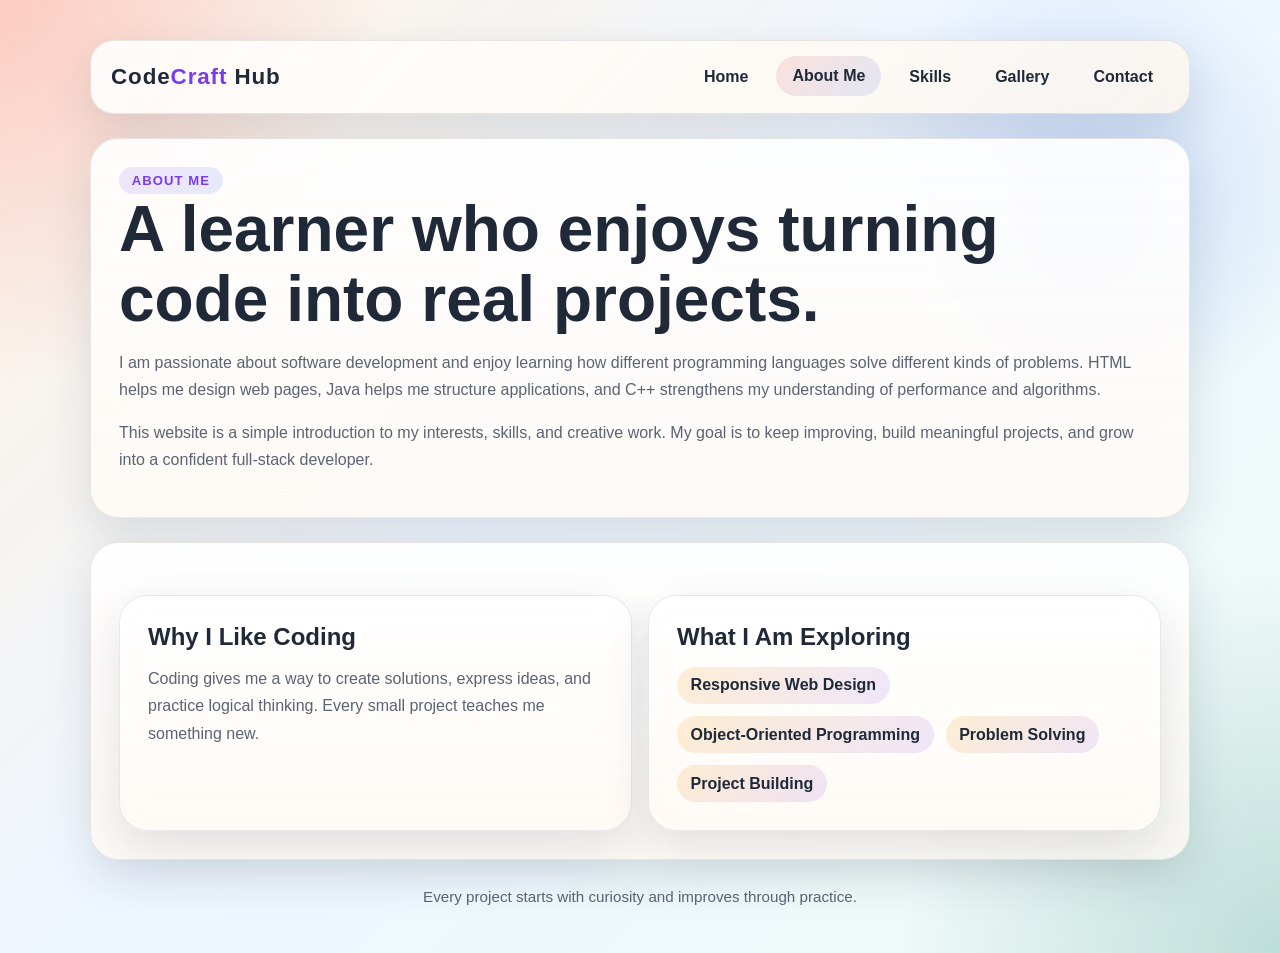
==== about.html @ 211fd10a "Add five-page portfolio website" ====
<!DOCTYPE html>
<html lang="en">
<head>
  <meta charset="UTF-8">
  <meta name="viewport" content="width=device-width, initial-scale=1.0">
  <title>CodeCraft Hub | About Me</title>
  <link rel="stylesheet" href="styles.css">
</head>
<body>
  <div class="page-shell">
    <header class="site-header">
      <div class="brand">Code<span>Craft</span> Hub</div>
      <nav class="nav-links">
        <a href="index.html">Home</a>
        <a class="active" href="about.html">About Me</a>
        <a href="skills.html">Skills</a>
        <a href="gallery.html">Gallery</a>
        <a href="contact.html">Contact</a>
      </nav>
    </header>

    <section class="panel">
      <div class="eyebrow">About Me</div>
      <h1>A learner who enjoys turning code into real projects.</h1>
      <p>
        I am passionate about software development and enjoy learning how different
        programming languages solve different kinds of problems. HTML helps me design
        web pages, Java helps me structure applications, and C++ strengthens my
        understanding of performance and algorithms.
      </p>
      <p>
        This website is a simple introduction to my interests, skills, and creative
        work. My goal is to keep improving, build meaningful projects, and grow into
        a confident full-stack developer.
      </p>
    </section>

    <section class="panel panel-grid">
      <article class="panel">
        <h2>Why I Like Coding</h2>
        <p>
          Coding gives me a way to create solutions, express ideas, and practice
          logical thinking. Every small project teaches me something new.
        </p>
      </article>
      <article class="panel">
        <h2>What I Am Exploring</h2>
        <div class="tag-list">
          <span class="tag">Responsive Web Design</span>
          <span class="tag">Object-Oriented Programming</span>
          <span class="tag">Problem Solving</span>
          <span class="tag">Project Building</span>
        </div>
      </article>
    </section>

    <footer class="footer">
      Every project starts with curiosity and improves through practice.
    </footer>
  </div>
</body>
</html>
---- styles.css ----
:root {
  --bg: #f4efe6;
  --surface: rgba(255, 252, 247, 0.9);
  --surface-strong: #fffdf9;
  --text: #1f2937;
  --muted: #5b6472;
  --accent: #ef4444;
  --accent-2: #0f766e;
  --accent-3: #2563eb;
  --accent-4: #f59e0b;
  --accent-5: #7c3aed;
  --border: rgba(31, 41, 55, 0.1);
  --shadow: 0 18px 45px rgba(31, 41, 55, 0.12);
}

* {
  box-sizing: border-box;
}

body {
  margin: 0;
  font-family: "Trebuchet MS", "Segoe UI", sans-serif;
  color: var(--text);
  background:
    radial-gradient(circle at top left, rgba(239, 68, 68, 0.22), transparent 24%),
    radial-gradient(circle at 85% 20%, rgba(37, 99, 235, 0.18), transparent 18%),
    radial-gradient(circle at bottom right, rgba(15, 118, 110, 0.22), transparent 24%),
    linear-gradient(135deg, #fff2e2 0%, #eef6ff 45%, #eefbf6 100%);
  min-height: 100vh;
}

.page-shell {
  width: min(1100px, calc(100% - 2rem));
  margin: 0 auto;
  padding: 1.5rem 0 3rem;
}

.site-header {
  display: flex;
  justify-content: space-between;
  align-items: center;
  gap: 1rem;
  padding: 1rem 1.25rem;
  margin-top: 1rem;
  background: linear-gradient(135deg, rgba(255, 255, 255, 0.88), rgba(255, 247, 237, 0.8));
  border: 1px solid var(--border);
  border-radius: 24px;
  box-shadow: var(--shadow);
  backdrop-filter: blur(16px);
}

.brand {
  font-size: 1.4rem;
  font-weight: 700;
  letter-spacing: 0.04em;
}

.brand span {
  color: var(--accent-5);
}

.nav-links {
  display: flex;
  flex-wrap: wrap;
  gap: 0.75rem;
}

.nav-links a {
  text-decoration: none;
  color: var(--text);
  font-weight: 600;
  padding: 0.7rem 1rem;
  border-radius: 999px;
  transition: transform 0.2s ease, background 0.2s ease;
}

.nav-links a:hover,
.nav-links a.active {
  background: linear-gradient(135deg, rgba(239, 68, 68, 0.14), rgba(37, 99, 235, 0.12));
  transform: translateY(-1px);
}

.hero,
.panel,
.contact-grid,
.skills-card,
.gallery-grid {
  margin-top: 1.5rem;
}

.hero,
.panel,
.skills-card,
.contact-card {
  background: linear-gradient(180deg, rgba(255, 255, 255, 0.9), rgba(255, 250, 245, 0.85));
  border: 1px solid var(--border);
  border-radius: 28px;
  box-shadow: var(--shadow);
  backdrop-filter: blur(16px);
}

.hero {
  display: grid;
  grid-template-columns: 1.3fr 0.9fr;
  gap: 1.5rem;
  padding: 2rem;
  align-items: center;
}

.eyebrow {
  display: inline-block;
  padding: 0.35rem 0.8rem;
  border-radius: 999px;
  background: linear-gradient(135deg, rgba(124, 58, 237, 0.12), rgba(37, 99, 235, 0.12));
  color: var(--accent-5);
  font-weight: 700;
  font-size: 0.82rem;
  letter-spacing: 0.08em;
  text-transform: uppercase;
}

h1,
h2,
h3 {
  margin: 0 0 0.9rem;
  line-height: 1.1;
}

h1 {
  font-size: clamp(2.2rem, 5vw, 4rem);
}

p {
  margin: 0 0 1rem;
  color: var(--muted);
  line-height: 1.7;
}

.button-row {
  display: flex;
  flex-wrap: wrap;
  gap: 0.9rem;
  margin-top: 1.5rem;
}

.button {
  display: inline-block;
  text-decoration: none;
  padding: 0.9rem 1.2rem;
  border-radius: 999px;
  font-weight: 700;
  transition: transform 0.2s ease, box-shadow 0.2s ease;
}

.button.primary {
  background: linear-gradient(135deg, var(--accent), var(--accent-4));
  color: white;
}

.button.secondary {
  background: linear-gradient(135deg, rgba(37, 99, 235, 0.12), rgba(15, 118, 110, 0.12));
  color: var(--accent-3);
}

.button:hover {
  transform: translateY(-2px);
  box-shadow: 0 10px 22px rgba(31, 41, 55, 0.12);
}

.code-showcase {
  background:
    radial-gradient(circle at top right, rgba(245, 158, 11, 0.25), transparent 22%),
    linear-gradient(160deg, #0f172a, #172554 55%, #0f766e 100%);
  color: #f9fafb;
  border-radius: 24px;
  padding: 1.5rem;
  font-family: Consolas, "Courier New", monospace;
}

.code-showcase .comment {
  color: #fcd34d;
}

.stat-grid,
.gallery-grid,
.contact-grid,
.panel-grid {
  display: grid;
  gap: 1rem;
}

.stat-grid {
  grid-template-columns: repeat(3, 1fr);
  margin-top: 1.5rem;
}

.stat {
  background: linear-gradient(180deg, rgba(255, 255, 255, 0.96), rgba(255, 245, 238, 0.92));
  padding: 1rem;
  border-radius: 20px;
  border: 1px solid var(--border);
}

.stat:nth-child(1) strong {
  color: var(--accent);
}

.stat:nth-child(2) strong {
  color: var(--accent-3);
}

.stat:nth-child(3) strong {
  color: var(--accent-2);
}

.stat strong {
  display: block;
  font-size: 1.7rem;
  margin-bottom: 0.25rem;
}

.panel,
.skills-card,
.contact-card {
  padding: 1.75rem;
}

.panel-grid {
  grid-template-columns: repeat(2, 1fr);
}

.tag-list {
  display: flex;
  flex-wrap: wrap;
  gap: 0.75rem;
  margin-top: 1rem;
}

.tag {
  padding: 0.6rem 0.85rem;
  border-radius: 999px;
  background: linear-gradient(135deg, rgba(245, 158, 11, 0.16), rgba(124, 58, 237, 0.12));
  font-weight: 600;
  color: var(--text);
}

table {
  width: 100%;
  border-collapse: collapse;
  margin-top: 1rem;
  overflow: hidden;
  border-radius: 18px;
}

th,
td {
  padding: 1rem;
  text-align: left;
  border-bottom: 1px solid var(--border);
}

th {
  background: linear-gradient(135deg, rgba(37, 99, 235, 0.12), rgba(15, 118, 110, 0.12));
  color: #0f172a;
}

.gallery-grid {
  grid-template-columns: repeat(3, 1fr);
}

.gallery-card {
  min-height: 230px;
  border-radius: 26px;
  overflow: hidden;
  position: relative;
  background: linear-gradient(160deg, #ef4444, #f59e0b);
  box-shadow: var(--shadow);
}

.gallery-card:nth-child(2) {
  background: linear-gradient(160deg, #2563eb, #0f766e);
}

.gallery-card:nth-child(3) {
  background: linear-gradient(160deg, #7c3aed, #ec4899);
}

.gallery-card .overlay {
  position: absolute;
  inset: auto 0 0 0;
  padding: 1.25rem;
  background: linear-gradient(180deg, transparent, rgba(17, 24, 39, 0.78));
  color: white;
}

.contact-grid {
  grid-template-columns: 0.9fr 1.1fr;
}

form {
  display: grid;
  gap: 0.95rem;
}

label {
  font-weight: 700;
}

input,
textarea {
  width: 100%;
  padding: 0.9rem 1rem;
  border-radius: 16px;
  border: 1px solid rgba(31, 41, 55, 0.14);
  font: inherit;
  background: linear-gradient(180deg, rgba(255, 255, 255, 0.96), rgba(248, 250, 252, 0.92));
}

textarea {
  min-height: 150px;
  resize: vertical;
}

.footer {
  margin-top: 1.75rem;
  text-align: center;
  color: var(--muted);
  font-size: 0.95rem;
}

@media (max-width: 860px) {
  .hero,
  .panel-grid,
  .gallery-grid,
  .contact-grid,
  .stat-grid {
    grid-template-columns: 1fr;
  }

  .site-header {
    flex-direction: column;
    align-items: flex-start;
  }
}
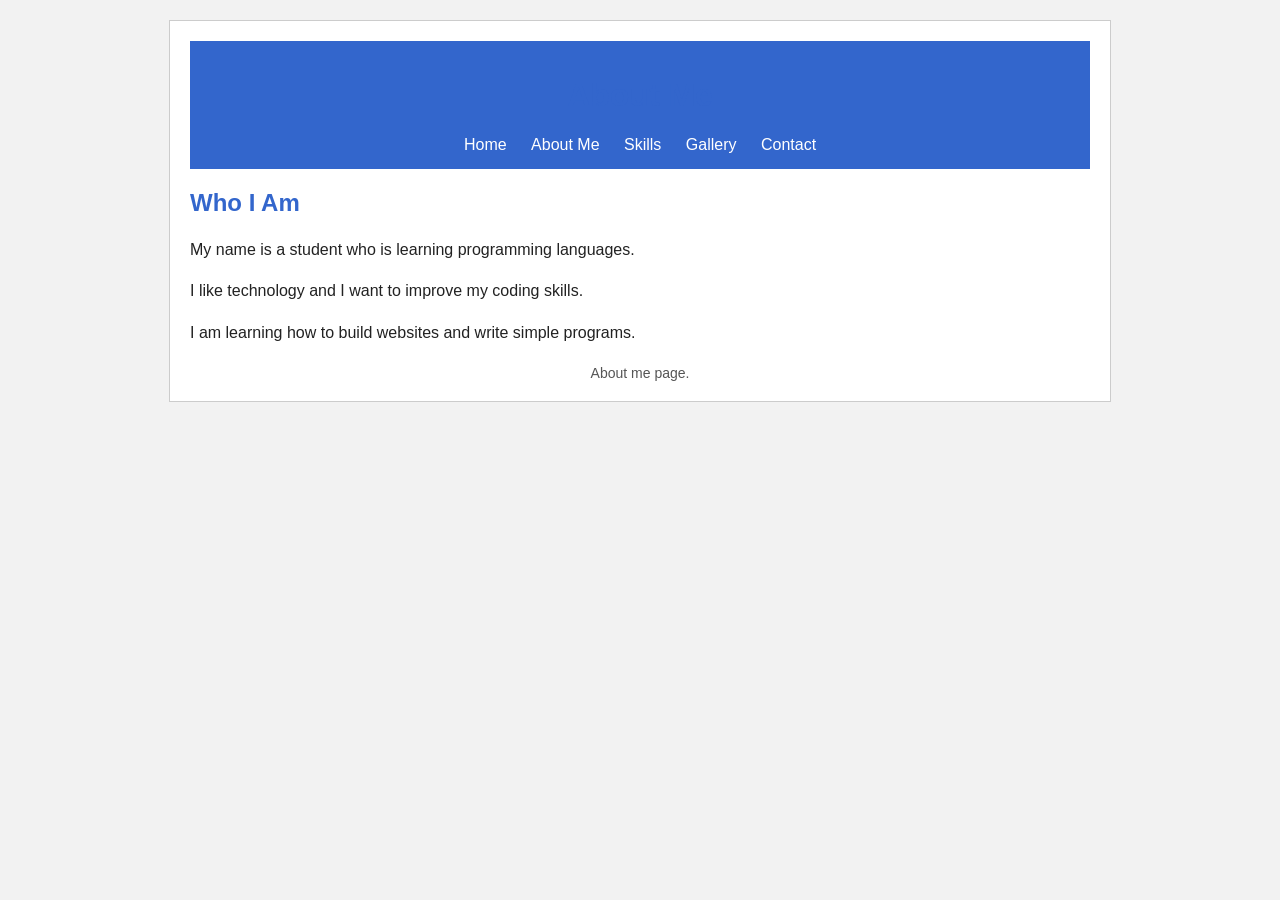
==== commit 05d8f842: "Simplify website to beginner style" ====
--- a/about.html
+++ b/about.html
@@ -3,60 +3,30 @@
 <head>
   <meta charset="UTF-8">
   <meta name="viewport" content="width=device-width, initial-scale=1.0">
-  <title>CodeCraft Hub | About Me</title>
+  <title>About Me</title>
   <link rel="stylesheet" href="styles.css">
 </head>
 <body>
-  <div class="page-shell">
-    <header class="site-header">
-      <div class="brand">Code<span>Craft</span> Hub</div>
-      <nav class="nav-links">
+  <div class="container">
+    <header>
+      <h1>About Me</h1>
+      <nav>
         <a href="index.html">Home</a>
-        <a class="active" href="about.html">About Me</a>
+        <a href="about.html">About Me</a>
         <a href="skills.html">Skills</a>
         <a href="gallery.html">Gallery</a>
         <a href="contact.html">Contact</a>
       </nav>
     </header>
 
-    <section class="panel">
-      <div class="eyebrow">About Me</div>
-      <h1>A learner who enjoys turning code into real projects.</h1>
-      <p>
-        I am passionate about software development and enjoy learning how different
-        programming languages solve different kinds of problems. HTML helps me design
-        web pages, Java helps me structure applications, and C++ strengthens my
-        understanding of performance and algorithms.
-      </p>
-      <p>
-        This website is a simple introduction to my interests, skills, and creative
-        work. My goal is to keep improving, build meaningful projects, and grow into
-        a confident full-stack developer.
-      </p>
-    </section>
+    <h2>Who I Am</h2>
+    <p>My name is a student who is learning programming languages.</p>
+    <p>I like technology and I want to improve my coding skills.</p>
+    <p>I am learning how to build websites and write simple programs.</p>
 
-    <section class="panel panel-grid">
-      <article class="panel">
-        <h2>Why I Like Coding</h2>
-        <p>
-          Coding gives me a way to create solutions, express ideas, and practice
-          logical thinking. Every small project teaches me something new.
-        </p>
-      </article>
-      <article class="panel">
-        <h2>What I Am Exploring</h2>
-        <div class="tag-list">
-          <span class="tag">Responsive Web Design</span>
-          <span class="tag">Object-Oriented Programming</span>
-          <span class="tag">Problem Solving</span>
-          <span class="tag">Project Building</span>
-        </div>
-      </article>
-    </section>
-
-    <footer class="footer">
-      Every project starts with curiosity and improves through practice.
-    </footer>
+    <div class="footer">
+      About me page.
+    </div>
   </div>
 </body>
 </html>
--- a/styles.css
+++ b/styles.css
@@ -1,344 +1,120 @@
-:root {
-  --bg: #f4efe6;
-  --surface: rgba(255, 252, 247, 0.9);
-  --surface-strong: #fffdf9;
-  --text: #1f2937;
-  --muted: #5b6472;
-  --accent: #ef4444;
-  --accent-2: #0f766e;
-  --accent-3: #2563eb;
-  --accent-4: #f59e0b;
-  --accent-5: #7c3aed;
-  --border: rgba(31, 41, 55, 0.1);
-  --shadow: 0 18px 45px rgba(31, 41, 55, 0.12);
+body {
+  margin: 0;
+  font-family: Arial, sans-serif;
+  background-color: #f2f2f2;
+  color: #222222;
 }
 
-* {
-  box-sizing: border-box;
+.container {
+  width: 90%;
+  max-width: 900px;
+  margin: 20px auto;
+  background-color: #ffffff;
+  padding: 20px;
+  border: 1px solid #cccccc;
 }
 
-body {
-  margin: 0;
-  font-family: "Trebuchet MS", "Segoe UI", sans-serif;
-  color: var(--text);
-  background:
-    radial-gradient(circle at top left, rgba(239, 68, 68, 0.22), transparent 24%),
-    radial-gradient(circle at 85% 20%, rgba(37, 99, 235, 0.18), transparent 18%),
-    radial-gradient(circle at bottom right, rgba(15, 118, 110, 0.22), transparent 24%),
-    linear-gradient(135deg, #fff2e2 0%, #eef6ff 45%, #eefbf6 100%);
-  min-height: 100vh;
+header {
+  background-color: #3366cc;
+  color: white;
+  padding: 15px;
+  text-align: center;
 }
 
-.page-shell {
-  width: min(1100px, calc(100% - 2rem));
-  margin: 0 auto;
-  padding: 1.5rem 0 3rem;
+nav {
+  margin-top: 10px;
+  text-align: center;
 }
 
-.site-header {
-  display: flex;
-  justify-content: space-between;
-  align-items: center;
-  gap: 1rem;
-  padding: 1rem 1.25rem;
-  margin-top: 1rem;
-  background: linear-gradient(135deg, rgba(255, 255, 255, 0.88), rgba(255, 247, 237, 0.8));
-  border: 1px solid var(--border);
-  border-radius: 24px;
-  box-shadow: var(--shadow);
-  backdrop-filter: blur(16px);
+nav a {
+  color: white;
+  text-decoration: none;
+  margin: 0 10px;
+  font-size: 16px;
 }
 
-.brand {
-  font-size: 1.4rem;
-  font-weight: 700;
-  letter-spacing: 0.04em;
-}
-
-.brand span {
-  color: var(--accent-5);
-}
-
-.nav-links {
-  display: flex;
-  flex-wrap: wrap;
-  gap: 0.75rem;
-}
-
-.nav-links a {
-  text-decoration: none;
-  color: var(--text);
-  font-weight: 600;
-  padding: 0.7rem 1rem;
-  border-radius: 999px;
-  transition: transform 0.2s ease, background 0.2s ease;
-}
-
-.nav-links a:hover,
-.nav-links a.active {
-  background: linear-gradient(135deg, rgba(239, 68, 68, 0.14), rgba(37, 99, 235, 0.12));
-  transform: translateY(-1px);
-}
-
-.hero,
-.panel,
-.contact-grid,
-.skills-card,
-.gallery-grid {
-  margin-top: 1.5rem;
-}
-
-.hero,
-.panel,
-.skills-card,
-.contact-card {
-  background: linear-gradient(180deg, rgba(255, 255, 255, 0.9), rgba(255, 250, 245, 0.85));
-  border: 1px solid var(--border);
-  border-radius: 28px;
-  box-shadow: var(--shadow);
-  backdrop-filter: blur(16px);
-}
-
-.hero {
-  display: grid;
-  grid-template-columns: 1.3fr 0.9fr;
-  gap: 1.5rem;
-  padding: 2rem;
-  align-items: center;
-}
-
-.eyebrow {
-  display: inline-block;
-  padding: 0.35rem 0.8rem;
-  border-radius: 999px;
-  background: linear-gradient(135deg, rgba(124, 58, 237, 0.12), rgba(37, 99, 235, 0.12));
-  color: var(--accent-5);
-  font-weight: 700;
-  font-size: 0.82rem;
-  letter-spacing: 0.08em;
-  text-transform: uppercase;
+nav a:hover {
+  text-decoration: underline;
 }
 
 h1,
 h2,
 h3 {
-  margin: 0 0 0.9rem;
-  line-height: 1.1;
-}
-
-h1 {
-  font-size: clamp(2.2rem, 5vw, 4rem);
+  color: #3366cc;
 }
 
 p {
-  margin: 0 0 1rem;
-  color: var(--muted);
-  line-height: 1.7;
-}
-
-.button-row {
-  display: flex;
-  flex-wrap: wrap;
-  gap: 0.9rem;
-  margin-top: 1.5rem;
-}
-
-.button {
-  display: inline-block;
-  text-decoration: none;
-  padding: 0.9rem 1.2rem;
-  border-radius: 999px;
-  font-weight: 700;
-  transition: transform 0.2s ease, box-shadow 0.2s ease;
-}
-
-.button.primary {
-  background: linear-gradient(135deg, var(--accent), var(--accent-4));
-  color: white;
-}
-
-.button.secondary {
-  background: linear-gradient(135deg, rgba(37, 99, 235, 0.12), rgba(15, 118, 110, 0.12));
-  color: var(--accent-3);
-}
-
-.button:hover {
-  transform: translateY(-2px);
-  box-shadow: 0 10px 22px rgba(31, 41, 55, 0.12);
-}
-
-.code-showcase {
-  background:
-    radial-gradient(circle at top right, rgba(245, 158, 11, 0.25), transparent 22%),
-    linear-gradient(160deg, #0f172a, #172554 55%, #0f766e 100%);
-  color: #f9fafb;
-  border-radius: 24px;
-  padding: 1.5rem;
-  font-family: Consolas, "Courier New", monospace;
-}
-
-.code-showcase .comment {
-  color: #fcd34d;
-}
-
-.stat-grid,
-.gallery-grid,
-.contact-grid,
-.panel-grid {
-  display: grid;
-  gap: 1rem;
-}
-
-.stat-grid {
-  grid-template-columns: repeat(3, 1fr);
-  margin-top: 1.5rem;
-}
-
-.stat {
-  background: linear-gradient(180deg, rgba(255, 255, 255, 0.96), rgba(255, 245, 238, 0.92));
-  padding: 1rem;
-  border-radius: 20px;
-  border: 1px solid var(--border);
-}
-
-.stat:nth-child(1) strong {
-  color: var(--accent);
-}
-
-.stat:nth-child(2) strong {
-  color: var(--accent-3);
-}
-
-.stat:nth-child(3) strong {
-  color: var(--accent-2);
-}
-
-.stat strong {
-  display: block;
-  font-size: 1.7rem;
-  margin-bottom: 0.25rem;
-}
-
-.panel,
-.skills-card,
-.contact-card {
-  padding: 1.75rem;
-}
-
-.panel-grid {
-  grid-template-columns: repeat(2, 1fr);
-}
-
-.tag-list {
-  display: flex;
-  flex-wrap: wrap;
-  gap: 0.75rem;
-  margin-top: 1rem;
-}
-
-.tag {
-  padding: 0.6rem 0.85rem;
-  border-radius: 999px;
-  background: linear-gradient(135deg, rgba(245, 158, 11, 0.16), rgba(124, 58, 237, 0.12));
-  font-weight: 600;
-  color: var(--text);
+  line-height: 1.6;
 }
 
 table {
   width: 100%;
   border-collapse: collapse;
-  margin-top: 1rem;
-  overflow: hidden;
-  border-radius: 18px;
+  margin-top: 20px;
+}
+
+table,
+th,
+td {
+  border: 1px solid #999999;
+}
+
+th {
+  background-color: #d9e6ff;
 }
 
 th,
 td {
-  padding: 1rem;
+  padding: 10px;
   text-align: left;
-  border-bottom: 1px solid var(--border);
 }
 
-th {
-  background: linear-gradient(135deg, rgba(37, 99, 235, 0.12), rgba(15, 118, 110, 0.12));
-  color: #0f172a;
-}
-
-.gallery-grid {
-  grid-template-columns: repeat(3, 1fr);
-}
-
-.gallery-card {
-  min-height: 230px;
-  border-radius: 26px;
-  overflow: hidden;
-  position: relative;
-  background: linear-gradient(160deg, #ef4444, #f59e0b);
-  box-shadow: var(--shadow);
-}
-
-.gallery-card:nth-child(2) {
-  background: linear-gradient(160deg, #2563eb, #0f766e);
-}
-
-.gallery-card:nth-child(3) {
-  background: linear-gradient(160deg, #7c3aed, #ec4899);
-}
-
-.gallery-card .overlay {
-  position: absolute;
-  inset: auto 0 0 0;
-  padding: 1.25rem;
-  background: linear-gradient(180deg, transparent, rgba(17, 24, 39, 0.78));
-  color: white;
-}
-
-.contact-grid {
-  grid-template-columns: 0.9fr 1.1fr;
+.gallery-box {
+  background-color: #e8f0ff;
+  border: 1px solid #99b3ff;
+  padding: 15px;
+  margin-bottom: 15px;
 }
 
 form {
-  display: grid;
-  gap: 0.95rem;
+  margin-top: 20px;
 }
 
 label {
-  font-weight: 700;
+  display: block;
+  margin-top: 10px;
+  margin-bottom: 5px;
+  font-weight: bold;
 }
 
 input,
 textarea {
   width: 100%;
-  padding: 0.9rem 1rem;
-  border-radius: 16px;
-  border: 1px solid rgba(31, 41, 55, 0.14);
-  font: inherit;
-  background: linear-gradient(180deg, rgba(255, 255, 255, 0.96), rgba(248, 250, 252, 0.92));
+  padding: 10px;
+  border: 1px solid #999999;
+  font-size: 15px;
 }
 
 textarea {
-  min-height: 150px;
-  resize: vertical;
+  height: 120px;
+}
+
+button {
+  margin-top: 15px;
+  padding: 10px 18px;
+  background-color: #3366cc;
+  color: white;
+  border: none;
+  cursor: pointer;
+}
+
+button:hover {
+  background-color: #264d99;
 }
 
 .footer {
-  margin-top: 1.75rem;
   text-align: center;
-  color: var(--muted);
-  font-size: 0.95rem;
+  margin-top: 20px;
+  font-size: 14px;
+  color: #555555;
 }
-
-@media (max-width: 860px) {
-  .hero,
-  .panel-grid,
-  .gallery-grid,
-  .contact-grid,
-  .stat-grid {
-    grid-template-columns: 1fr;
-  }
-
-  .site-header {
-    flex-direction: column;
-    align-items: flex-start;
-  }
-}
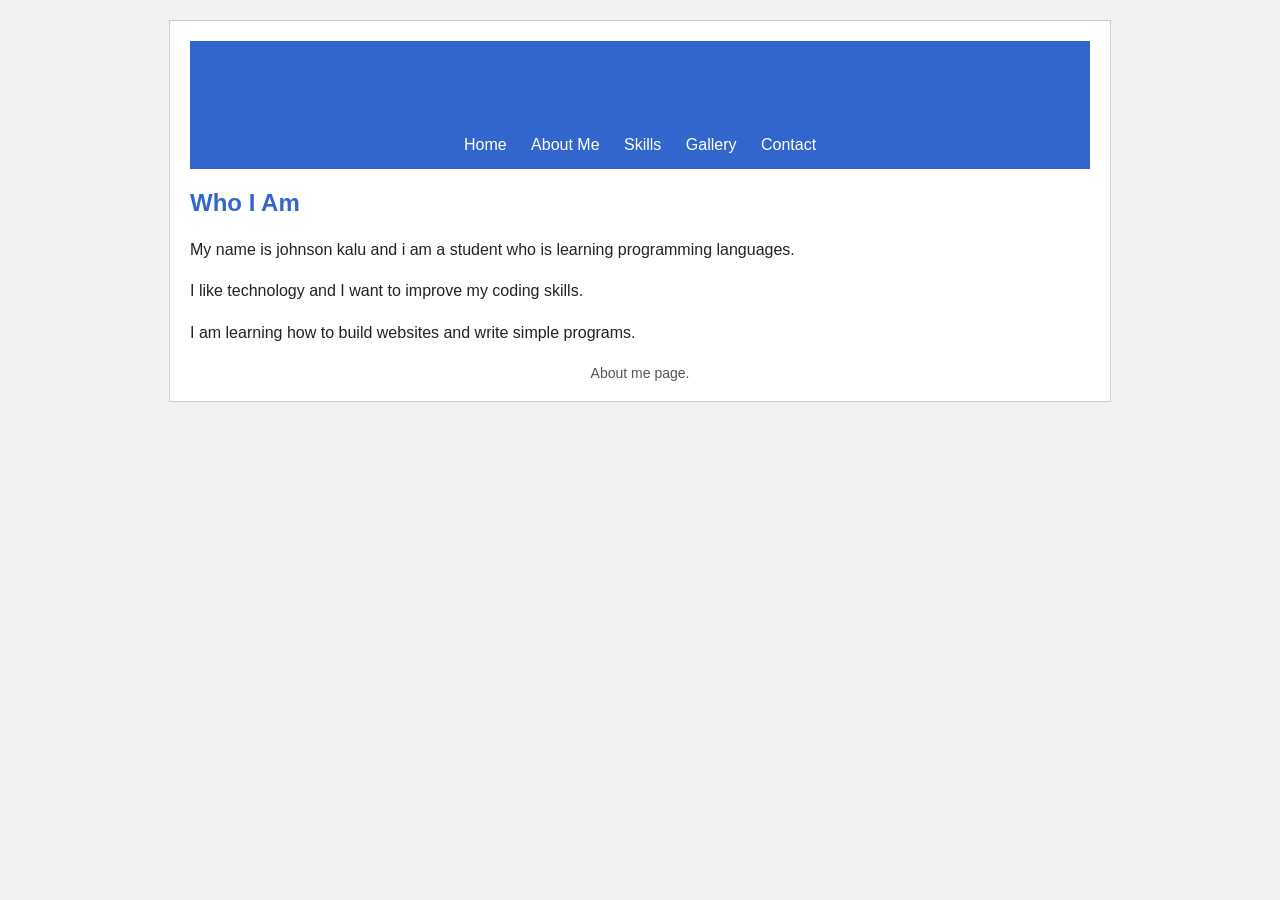
==== commit e0cb168d: "Update personal introduction in about.html" ====
--- a/about.html
+++ b/about.html
@@ -20,7 +20,7 @@
     </header>
 
     <h2>Who I Am</h2>
-    <p>My name is a student who is learning programming languages.</p>
+    <p>My name is johnson kalu and i am a student who is learning programming languages.</p>
     <p>I like technology and I want to improve my coding skills.</p>
     <p>I am learning how to build websites and write simple programs.</p>
 
--- a/styles.css
+++ b/styles.css
@@ -69,7 +69,9 @@
   text-align: left;
 }
 
-.gallery-box {
+.gallery-box,
+.comment-box,
+.comment-list {
   background-color: #e8f0ff;
   border: 1px solid #99b3ff;
   padding: 15px;
@@ -93,6 +95,7 @@
   padding: 10px;
   border: 1px solid #999999;
   font-size: 15px;
+  box-sizing: border-box;
 }
 
 textarea {
@@ -112,6 +115,25 @@
   background-color: #264d99;
 }
 
+.comment-item {
+  border-bottom: 1px solid #b7c9ee;
+  padding: 10px 0;
+}
+
+.comment-item:last-child {
+  border-bottom: none;
+}
+
+.comment-name {
+  font-weight: bold;
+  color: #264d99;
+}
+
+.small-text {
+  font-size: 14px;
+  color: #555555;
+}
+
 .footer {
   text-align: center;
   margin-top: 20px;
